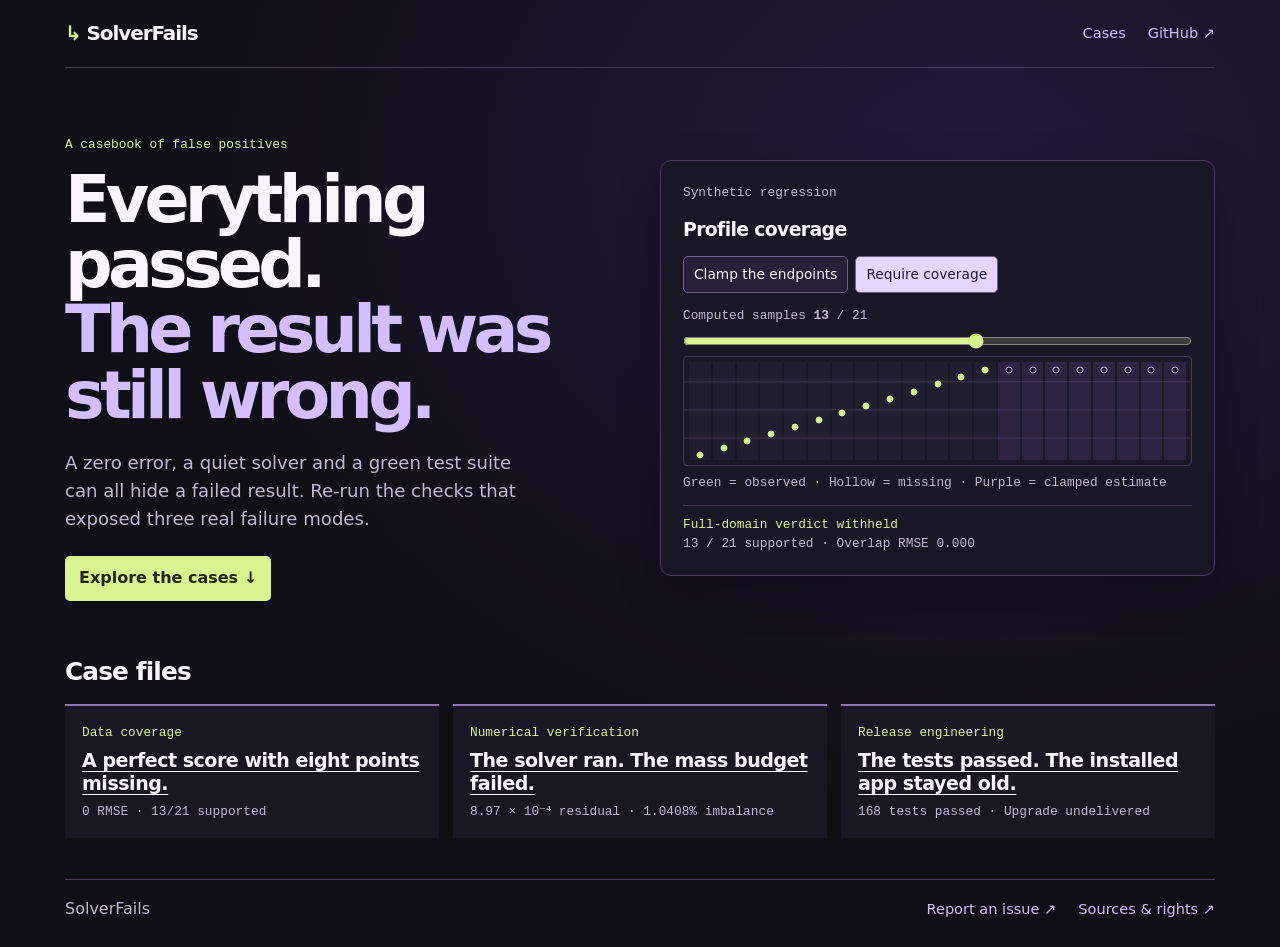
==== site/index.html @ 5856a377 "Release SolverFails casebook and evidence replays" ====
<!doctype html>
<html lang="en"><head><meta charset="utf-8"><meta name="viewport" content="width=device-width, initial-scale=1">
<meta name="description" content="Three reproducible case files on false positives in computing."><title>SolverFails</title><link rel="stylesheet" href="style.css"><script type="module" src="ui.mjs"></script></head>
<body><a class="skip" href="#main">Skip to content</a><header class="bar"><a class="brand" href="./"><b>↳</b> SolverFails</a><nav aria-label="Primary"><a href="./#cases">Cases</a><a href="https://github.com/hengyuhang61-creator/solverfails">GitHub ↗</a></nav></header>
<main id="main"><section class="hero"><div><p class="kind">A casebook of false positives</p><h1>Everything passed.<br><em>The result was<br>still wrong.</em></h1><p class="lede">A zero error, a quiet solver and a green test suite can all hide a failed result. Re-run the checks that exposed three real failure modes.</p><a class="action" href="#cases">Explore the cases ↓</a></div><section class="console" aria-labelledby="demo-title"><p class="tag">Synthetic regression</p><h2 id="demo-title">Profile coverage</h2>
<div class="controls" role="group" aria-label="Scoring method"><button id="naive" aria-pressed="false">Clamp the endpoints</button><button id="strict" aria-pressed="true">Require coverage</button></div>
<label for="extent">Computed samples <strong id="count">13</strong> / 21</label><input id="extent" type="range" min="2" max="21" value="13">
<div id="plot" class="plot" aria-hidden="true"></div><p class="legend">Green = observed · Hollow = missing · Purple = clamped estimate</p>
<output id="result" for="extent" aria-live="polite">Full-domain verdict withheld<br><small>13 / 21 supported · Overlap RMSE 0.000</small></output><noscript>Enable JavaScript for the live check, or use the command-line example.</noscript>
</section></section><section id="cases"><h2>Case files</h2><div class="cards"><article class="card"><p class="kind">Data coverage</p><h3><a href="coverage.html">A perfect score with eight points missing.</a></h3><p class="fact">0 RMSE · 13/21 supported</p></article>
<article class="card"><p class="kind">Numerical verification</p><h3><a href="conservation.html">The solver ran. The mass budget failed.</a></h3><p class="fact">8.97 × 10⁻⁴ residual · 1.0408% imbalance</p></article>
<article class="card"><p class="kind">Release engineering</p><h3><a href="deployment.html">The tests passed. The installed app stayed old.</a></h3><p class="fact">168 tests passed · Upgrade undelivered</p></article></div></section></main><footer><span>SolverFails</span><a href="https://github.com/hengyuhang61-creator/solverfails/issues/new">Report an issue ↗</a><a href="https://github.com/hengyuhang61-creator/solverfails/blob/v0.1.0/THIRD_PARTY_NOTICES.md">Sources &amp; rights ↗</a></footer></body></html>
---- site/style.css ----
:root{color-scheme:dark;--bg:#100f17;--panel:#191725;--ink:#f8f5ff;--muted:#c0b9d1;--line:#463c59;--a:#d3beff;--hi:#daf391;--mono:ui-monospace,Consolas,monospace}
*{box-sizing:border-box}html{scroll-behavior:smooth}
body{margin:0;background:radial-gradient(ellipse at 76% 18%,#24193a,transparent 58%),var(--bg);color:var(--ink);font:16px/1.55 system-ui,sans-serif}
a{color:var(--a);text-underline-offset:.23em}:focus-visible{outline:2px solid var(--hi);outline-offset:4px}
.bar,main,footer{width:min(1150px,calc(100% - 64px));margin-inline:auto}
.bar{height:68px;display:flex;align-items:center;justify-content:space-between;border-bottom:1px solid var(--line)}
.brand{font-size:1.25rem;color:var(--ink);font-weight:820;letter-spacing:-.055em;text-decoration:none}
.brand b,.kind{color:var(--hi)}nav,footer{display:flex;gap:22px;align-items:center}nav a,footer a{text-decoration:none;font-size:.91rem}
.hero{display:grid;grid-template-columns:1fr 1fr;gap:40px;align-items:center;padding:67px 0 52px}
h1,h2,h3,p{margin-top:0}
h1{font-size:clamp(2.75rem,5.2vw,5.1rem);line-height:.98;letter-spacing:-.071em;margin-bottom:21px}
h1 em{font-style:normal;color:var(--a)}
h2{font-size:1.55rem;letter-spacing:-.035em;margin-bottom:13px}
.lede{color:var(--muted);font-size:1.13rem;max-width:42ch;margin-bottom:23px}
.kind,.tag,.fact,.legend,label,output{font:.8rem/1.5 var(--mono)}
.action{display:inline-block;background:var(--hi);color:#202611;padding:10px 14px;border-radius:5px;font-weight:750;text-decoration:none}
.console{border:1px solid var(--line);border-radius:11px;background:var(--panel);box-shadow:0 16px 42px #09071155;padding:22px;min-width:0}
.console h2{margin:0 0 12px;font-size:1.18rem}.tag,.legend,label{color:var(--muted)}
.controls{display:flex;gap:7px;flex-wrap:wrap;margin-bottom:13px}
button{font:inherit;font-size:.86rem;color:var(--ink);background:#282037;border:1px solid #6f5f8b;border-radius:5px;padding:7px 10px;cursor:pointer}
button[aria-pressed=true],button:hover{background:#e5d5ff;color:#21182f}
label{display:block}input[type=range]{width:100%;accent-color:var(--hi);margin:7px 0}
.plot{height:110px;border:1px solid var(--line);border-radius:4px;display:flex;padding:5px;background:repeating-linear-gradient(to top,#1a1825 0,#1a1825 24%,#40364e 25%,#1a1825 26%);gap:2px}
.plot span{position:relative;flex:1;background:#36304d44}.plot .missing{background:#8555ba30}
.plot i,.plot b{position:absolute;width:7px;height:7px;left:50%;transform:translate(-50%,50%);border:1px solid var(--a);border-radius:50%;background:var(--panel)}
.plot .supported i{background:var(--hi);border-color:var(--hi)}.plot b{display:none;background:var(--a)}.plot .clamped b{display:block}
.legend{margin:7px 0 12px}
output{display:block;color:var(--hi);min-height:2.5em;border-top:1px solid var(--line);padding-top:9px;margin-top:6px}
output small{font:inherit;color:var(--muted)}
.cards{display:grid;grid-template-columns:repeat(3,1fr);gap:14px}
.card{border-top:2px solid #8c77b2;background:#1a1724;padding:17px}
.card h3{font-size:1.19rem;line-height:1.2;letter-spacing:-.025em;margin-bottom:7px}.card h3 a{color:var(--ink)}
.card p{margin-bottom:7px}.card .fact{color:var(--muted);margin-bottom:0}
.case{max-width:765px;padding:59px 0 8px}.case h1{font-size:clamp(2.6rem,6vw,4.5rem)}.case .lede{max-width:61ch}.case h2{margin-top:25px}.case .console h2{margin-top:0}
.case .console{margin:25px 0}
.metrics{display:grid;grid-template-columns:1fr 1fr;gap:12px;margin:11px 0}
.metrics div{padding:7px;border-left:2px solid var(--a)}.metrics strong,.metrics small{display:block}.metrics strong{font-size:clamp(1.2rem,4vw,2rem)}.metrics small{color:var(--muted)}
pre{padding:14px;background:#221b31;border-radius:5px;overflow:auto}
code{font-family:var(--mono);color:var(--a)}
footer{margin-top:41px;padding:17px 0 25px;border-top:1px solid var(--line);color:var(--muted);flex-wrap:wrap}footer span{margin-right:auto}
.skip{position:absolute;left:10px;top:-80px;padding:7px;background:var(--panel)}.skip:focus{top:7px}
@media(max-width:860px){.hero{grid-template-columns:1fr;gap:23px;padding:45px 0}.cards{grid-template-columns:1fr}.lede{max-width:55ch}}
@media(max-width:480px){.bar,main,footer{width:calc(100% - 32px)}.bar{height:58px}nav,footer{gap:13px}.hero,.case{padding-top:34px}.console{padding:13px}.plot i,.plot b{width:5px;height:5px}}
@media(prefers-reduced-motion:reduce){html{scroll-behavior:auto}}
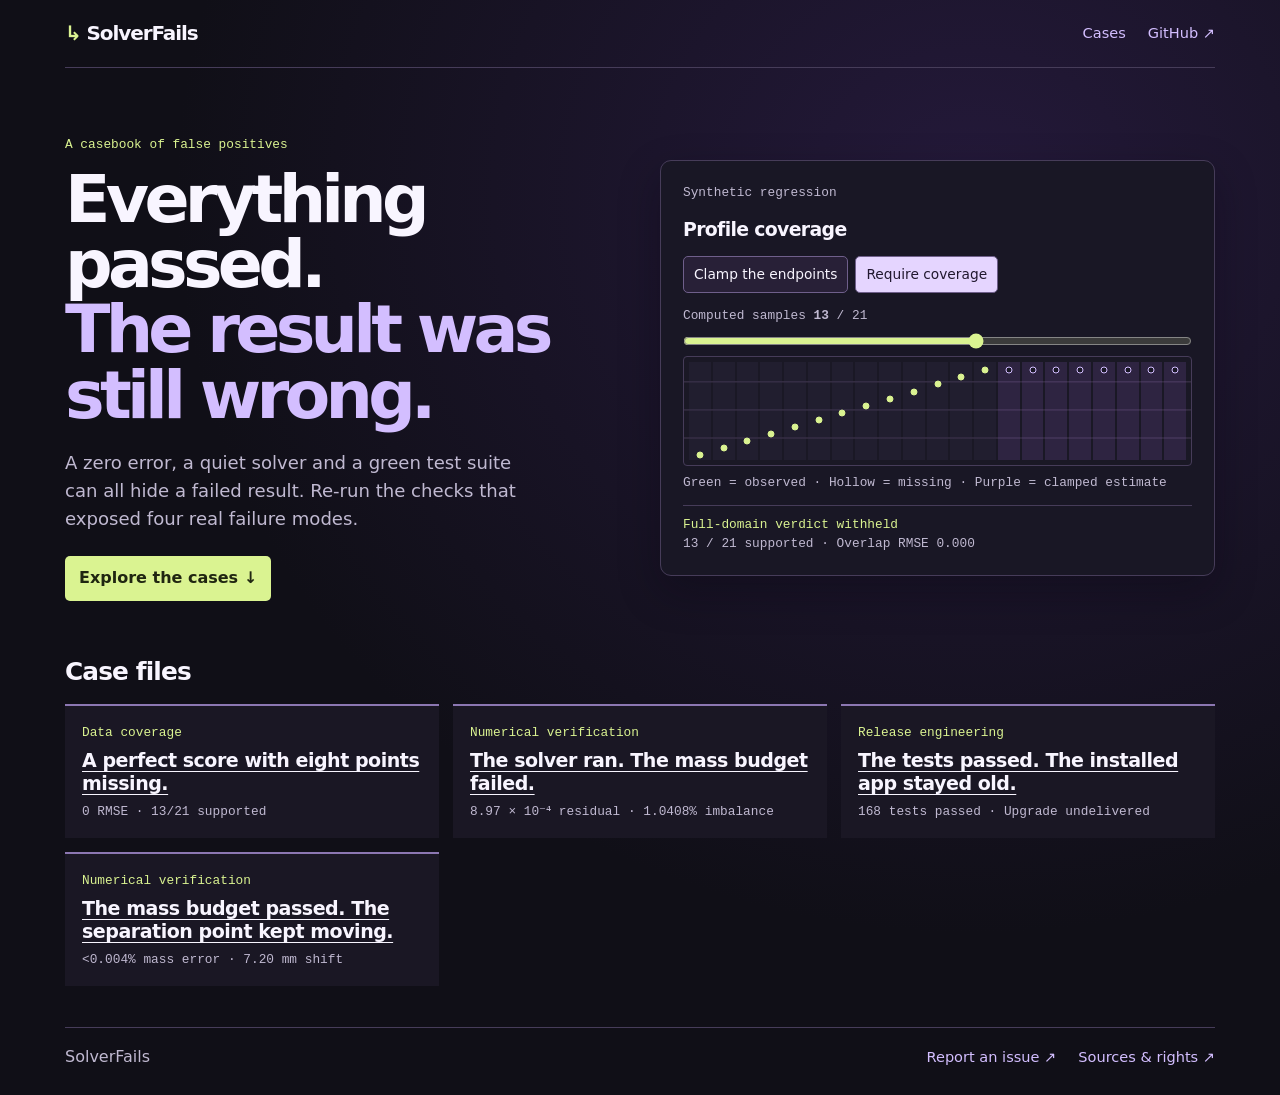
==== commit f9c47cad: "Publish the native Mach 5 separation drift failure" ====
--- a/site/index.html
+++ b/site/index.html
@@ -1,12 +1,13 @@
 <!doctype html>
 <html lang="en"><head><meta charset="utf-8"><meta name="viewport" content="width=device-width, initial-scale=1">
-<meta name="description" content="Three reproducible case files on false positives in computing."><title>SolverFails</title><link rel="stylesheet" href="style.css"><script type="module" src="ui.mjs"></script></head>
+<meta name="description" content="Four reproducible case files on false positives in computing."><title>SolverFails</title><link rel="stylesheet" href="style.css"><script type="module" src="ui.mjs"></script></head>
 <body><a class="skip" href="#main">Skip to content</a><header class="bar"><a class="brand" href="./"><b>↳</b> SolverFails</a><nav aria-label="Primary"><a href="./#cases">Cases</a><a href="https://github.com/hengyuhang61-creator/solverfails">GitHub ↗</a></nav></header>
-<main id="main"><section class="hero"><div><p class="kind">A casebook of false positives</p><h1>Everything passed.<br><em>The result was<br>still wrong.</em></h1><p class="lede">A zero error, a quiet solver and a green test suite can all hide a failed result. Re-run the checks that exposed three real failure modes.</p><a class="action" href="#cases">Explore the cases ↓</a></div><section class="console" aria-labelledby="demo-title"><p class="tag">Synthetic regression</p><h2 id="demo-title">Profile coverage</h2>
+<main id="main"><section class="hero"><div><p class="kind">A casebook of false positives</p><h1>Everything passed.<br><em>The result was<br>still wrong.</em></h1><p class="lede">A zero error, a quiet solver and a green test suite can all hide a failed result. Re-run the checks that exposed four real failure modes.</p><a class="action" href="#cases">Explore the cases ↓</a></div><section class="console" aria-labelledby="demo-title"><p class="tag">Synthetic regression</p><h2 id="demo-title">Profile coverage</h2>
 <div class="controls" role="group" aria-label="Scoring method"><button id="naive" aria-pressed="false">Clamp the endpoints</button><button id="strict" aria-pressed="true">Require coverage</button></div>
 <label for="extent">Computed samples <strong id="count">13</strong> / 21</label><input id="extent" type="range" min="2" max="21" value="13">
 <div id="plot" class="plot" aria-hidden="true"></div><p class="legend">Green = observed · Hollow = missing · Purple = clamped estimate</p>
 <output id="result" for="extent" aria-live="polite">Full-domain verdict withheld<br><small>13 / 21 supported · Overlap RMSE 0.000</small></output><noscript>Enable JavaScript for the live check, or use the command-line example.</noscript>
 </section></section><section id="cases"><h2>Case files</h2><div class="cards"><article class="card"><p class="kind">Data coverage</p><h3><a href="coverage.html">A perfect score with eight points missing.</a></h3><p class="fact">0 RMSE · 13/21 supported</p></article>
 <article class="card"><p class="kind">Numerical verification</p><h3><a href="conservation.html">The solver ran. The mass budget failed.</a></h3><p class="fact">8.97 × 10⁻⁴ residual · 1.0408% imbalance</p></article>
-<article class="card"><p class="kind">Release engineering</p><h3><a href="deployment.html">The tests passed. The installed app stayed old.</a></h3><p class="fact">168 tests passed · Upgrade undelivered</p></article></div></section></main><footer><span>SolverFails</span><a href="https://github.com/hengyuhang61-creator/solverfails/issues/new">Report an issue ↗</a><a href="https://github.com/hengyuhang61-creator/solverfails/blob/v0.1.0/THIRD_PARTY_NOTICES.md">Sources &amp; rights ↗</a></footer></body></html>
+<article class="card"><p class="kind">Release engineering</p><h3><a href="deployment.html">The tests passed. The installed app stayed old.</a></h3><p class="fact">168 tests passed · Upgrade undelivered</p></article>
+<article class="card"><p class="kind">Numerical verification</p><h3><a href="mach5-drift.html">The mass budget passed. The separation point kept moving.</a></h3><p class="fact">&lt;0.004% mass error · 7.20 mm shift</p></article></div></section></main><footer><span>SolverFails</span><a href="https://github.com/hengyuhang61-creator/solverfails/issues/new">Report an issue ↗</a><a href="https://github.com/hengyuhang61-creator/solverfails/blob/v0.1.0/THIRD_PARTY_NOTICES.md">Sources &amp; rights ↗</a></footer></body></html>
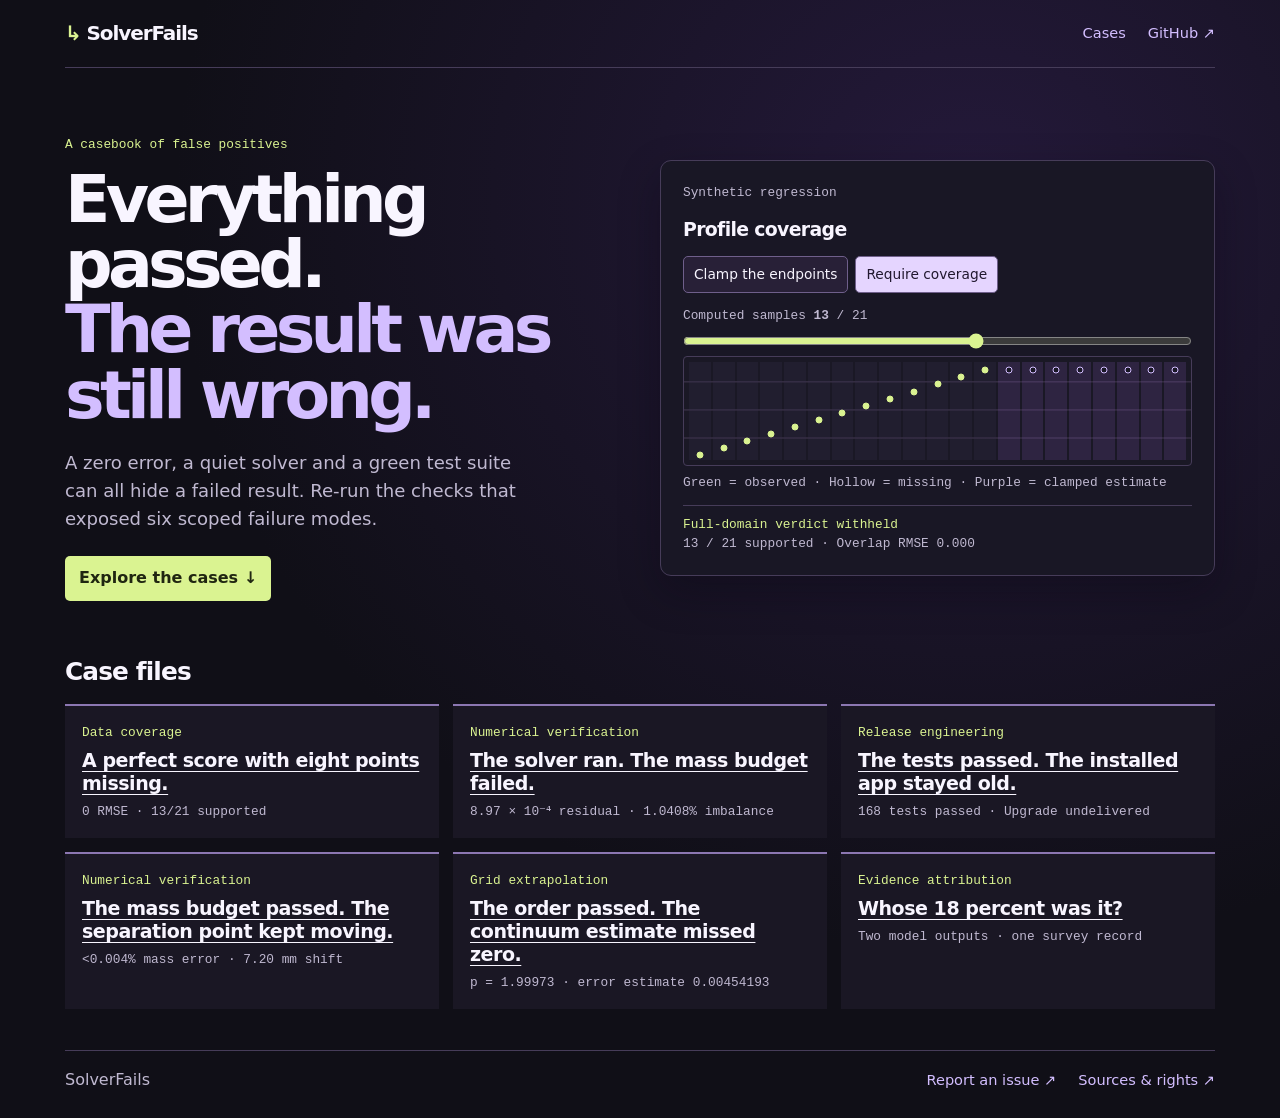
==== commit 6fe0b141: "Replay continuum and survey claims against independent evidence" ====
--- a/site/index.html
+++ b/site/index.html
@@ -1,8 +1,8 @@
 <!doctype html>
 <html lang="en"><head><meta charset="utf-8"><meta name="viewport" content="width=device-width, initial-scale=1">
-<meta name="description" content="Four reproducible case files on false positives in computing."><title>SolverFails</title><link rel="stylesheet" href="style.css"><script type="module" src="ui.mjs"></script></head>
+<meta name="description" content="Reproducible case files on false positives in computing."><title>SolverFails</title><link rel="stylesheet" href="style.css"><script type="module" src="ui.mjs"></script></head>
 <body><a class="skip" href="#main">Skip to content</a><header class="bar"><a class="brand" href="./"><b>↳</b> SolverFails</a><nav aria-label="Primary"><a href="./#cases">Cases</a><a href="https://github.com/hengyuhang61-creator/solverfails">GitHub ↗</a></nav></header>
-<main id="main"><section class="hero"><div><p class="kind">A casebook of false positives</p><h1>Everything passed.<br><em>The result was<br>still wrong.</em></h1><p class="lede">A zero error, a quiet solver and a green test suite can all hide a failed result. Re-run the checks that exposed four real failure modes.</p><a class="action" href="#cases">Explore the cases ↓</a></div><section class="console" aria-labelledby="demo-title"><p class="tag">Synthetic regression</p><h2 id="demo-title">Profile coverage</h2>
+<main id="main"><section class="hero"><div><p class="kind">A casebook of false positives</p><h1>Everything passed.<br><em>The result was<br>still wrong.</em></h1><p class="lede">A zero error, a quiet solver and a green test suite can all hide a failed result. Re-run the checks that exposed six scoped failure modes.</p><a class="action" href="#cases">Explore the cases ↓</a></div><section class="console" aria-labelledby="demo-title"><p class="tag">Synthetic regression</p><h2 id="demo-title">Profile coverage</h2>
 <div class="controls" role="group" aria-label="Scoring method"><button id="naive" aria-pressed="false">Clamp the endpoints</button><button id="strict" aria-pressed="true">Require coverage</button></div>
 <label for="extent">Computed samples <strong id="count">13</strong> / 21</label><input id="extent" type="range" min="2" max="21" value="13">
 <div id="plot" class="plot" aria-hidden="true"></div><p class="legend">Green = observed · Hollow = missing · Purple = clamped estimate</p>
@@ -10,4 +10,6 @@
 </section></section><section id="cases"><h2>Case files</h2><div class="cards"><article class="card"><p class="kind">Data coverage</p><h3><a href="coverage.html">A perfect score with eight points missing.</a></h3><p class="fact">0 RMSE · 13/21 supported</p></article>
 <article class="card"><p class="kind">Numerical verification</p><h3><a href="conservation.html">The solver ran. The mass budget failed.</a></h3><p class="fact">8.97 × 10⁻⁴ residual · 1.0408% imbalance</p></article>
 <article class="card"><p class="kind">Release engineering</p><h3><a href="deployment.html">The tests passed. The installed app stayed old.</a></h3><p class="fact">168 tests passed · Upgrade undelivered</p></article>
-<article class="card"><p class="kind">Numerical verification</p><h3><a href="mach5-drift.html">The mass budget passed. The separation point kept moving.</a></h3><p class="fact">&lt;0.004% mass error · 7.20 mm shift</p></article></div></section></main><footer><span>SolverFails</span><a href="https://github.com/hengyuhang61-creator/solverfails/issues/new">Report an issue ↗</a><a href="https://github.com/hengyuhang61-creator/solverfails/blob/v0.1.0/THIRD_PARTY_NOTICES.md">Sources &amp; rights ↗</a></footer></body></html>
+<article class="card"><p class="kind">Numerical verification</p><h3><a href="mach5-drift.html">The mass budget passed. The separation point kept moving.</a></h3><p class="fact">&lt;0.004% mass error · 7.20 mm shift</p></article>
+<article class="card"><p class="kind">Grid extrapolation</p><h3><a href="witnesses.html#grid">The order passed. The continuum estimate missed zero.</a></h3><p class="fact">p = 1.99973 · error estimate 0.00454193</p></article>
+<article class="card"><p class="kind">Evidence attribution</p><h3><a href="witnesses.html#survey">Whose 18 percent was it?</a></h3><p class="fact">Two model outputs · one survey record</p></article></div></section></main><footer><span>SolverFails</span><a href="https://github.com/hengyuhang61-creator/solverfails/issues/new">Report an issue ↗</a><a href="https://github.com/hengyuhang61-creator/solverfails/blob/main/THIRD_PARTY_NOTICES.md">Sources &amp; rights ↗</a></footer></body></html>
--- a/site/style.css
+++ b/site/style.css
@@ -42,3 +42,4 @@
 @media(max-width:860px){.hero{grid-template-columns:1fr;gap:23px;padding:45px 0}.cards{grid-template-columns:1fr}.lede{max-width:55ch}}
 @media(max-width:480px){.bar,main,footer{width:calc(100% - 32px)}.bar{height:58px}nav,footer{gap:13px}.hero,.case{padding-top:34px}.console{padding:13px}.plot i,.plot b{width:5px;height:5px}}
 @media(prefers-reduced-motion:reduce){html{scroll-behavior:auto}}
+.drift-track{padding:.55rem 0 1rem}.drift-track>div{position:relative;border-bottom:1px solid #8e8173;padding:0 0 .35rem;margin-bottom:.55rem}.drift-track span,.drift-track small{font-size:.78rem}.drift-track i{position:absolute;bottom:-2px;height:4px;background:#ff9a66;border-radius:2px}.drift-track>div:nth-child(2) i{background:#f0ca71}.drift-track small{display:flex;justify-content:space-between}
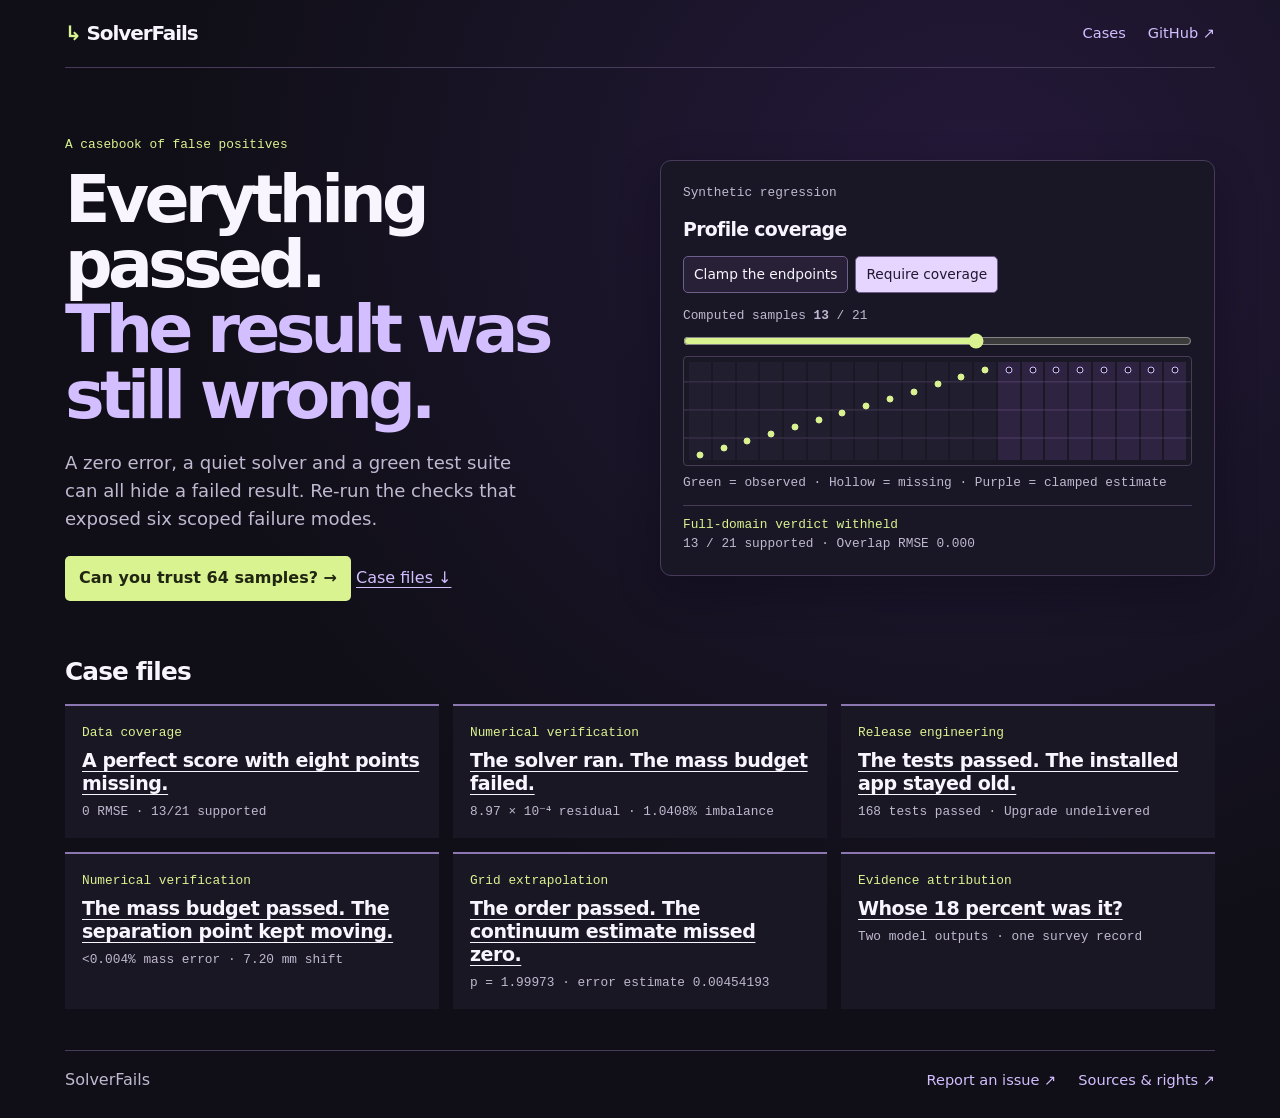
==== commit 0559b6ac: "Let reviewers challenge a passing estimate and export the regression" ====
--- a/site/index.html
+++ b/site/index.html
@@ -2,7 +2,7 @@
 <html lang="en"><head><meta charset="utf-8"><meta name="viewport" content="width=device-width, initial-scale=1">
 <meta name="description" content="Reproducible case files on false positives in computing."><title>SolverFails</title><link rel="stylesheet" href="style.css"><script type="module" src="ui.mjs"></script></head>
 <body><a class="skip" href="#main">Skip to content</a><header class="bar"><a class="brand" href="./"><b>↳</b> SolverFails</a><nav aria-label="Primary"><a href="./#cases">Cases</a><a href="https://github.com/hengyuhang61-creator/solverfails">GitHub ↗</a></nav></header>
-<main id="main"><section class="hero"><div><p class="kind">A casebook of false positives</p><h1>Everything passed.<br><em>The result was<br>still wrong.</em></h1><p class="lede">A zero error, a quiet solver and a green test suite can all hide a failed result. Re-run the checks that exposed six scoped failure modes.</p><a class="action" href="#cases">Explore the cases ↓</a></div><section class="console" aria-labelledby="demo-title"><p class="tag">Synthetic regression</p><h2 id="demo-title">Profile coverage</h2>
+<main id="main"><section class="hero"><div><p class="kind">A casebook of false positives</p><h1>Everything passed.<br><em>The result was<br>still wrong.</em></h1><p class="lede">A zero error, a quiet solver and a green test suite can all hide a failed result. Re-run the checks that exposed six scoped failure modes.</p><a class="action" href="challenge.html">Can you trust 64 samples? →</a> <a href="#cases">Case files ↓</a></div><section class="console" aria-labelledby="demo-title"><p class="tag">Synthetic regression</p><h2 id="demo-title">Profile coverage</h2>
 <div class="controls" role="group" aria-label="Scoring method"><button id="naive" aria-pressed="false">Clamp the endpoints</button><button id="strict" aria-pressed="true">Require coverage</button></div>
 <label for="extent">Computed samples <strong id="count">13</strong> / 21</label><input id="extent" type="range" min="2" max="21" value="13">
 <div id="plot" class="plot" aria-hidden="true"></div><p class="legend">Green = observed · Hollow = missing · Purple = clamped estimate</p>
